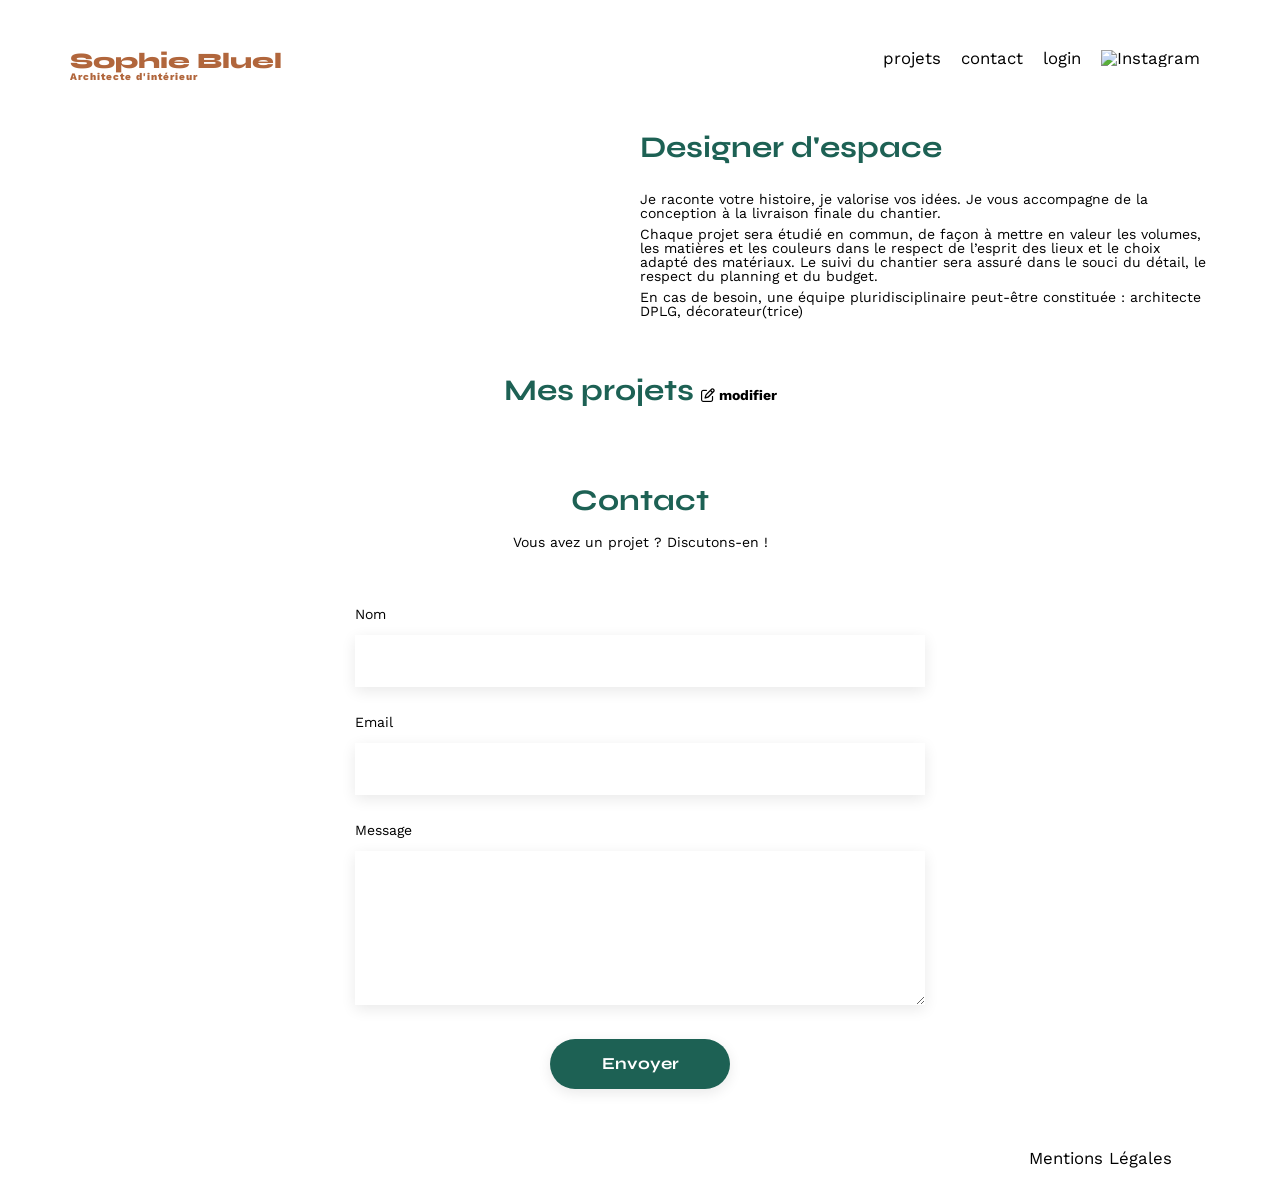
==== FrontEnd/index.html @ 4cc4af1a "load new project" ====
<!DOCTYPE html>
<html lang="fr">
<head>
	<meta charset="UTF-8">
	<title>Sophie Bluel - Architecte d'intérieur</title>
	<meta name="viewport" content="width=device-width, initial-scale=1.0">
	<link rel="preconnect" href="https://fonts.googleapis.com">
	<link rel="preconnect" href="https://fonts.gstatic.com" crossorigin>
	<link href="https://fonts.googleapis.com/css2?family=Syne:wght@700;800&family=Work+Sans&display=swap" rel="stylesheet">
	<meta name="description" content="">
	<link rel="stylesheet" href="https://cdnjs.cloudflare.com/ajax/libs/font-awesome/6.4.0/css/all.min.css">

	<link rel="stylesheet" href="./assets/style.css">
</head>
<aside id="modal" class="modal" style="display:none;">
  <div class="modal-content">
    <span class="close-modal">&times;</span>
	
    <section class="modal-gallery active">
      <h3>Galerie photo</h3>
      <div class="gallery-container"></div>
      <hr />
      <button class="open-form-btn" type="submit">Ajouter une photo</button>
    </section>

   <section class="modal-form">
	<span class="back-arrow">&larr;</span>
	<h3>Ajout photo</h3>
	<form id="upload-form">

		<div class="form-group">
		<label for="image">Image</label>
		<div id="image-upload-box" class="image-upload-box">
			<i class="fa-regular fa-image"></i>
			<p>+ Ajouter photo</p>
			<p class="image-note">jpg, png : 4mo max</p>
			<img id="preview-image" style="display: none;" />
			<input type="file" id="image" name="image" accept="image/*" required style="opacity:0; position:absolute; top:0; left:0; width:100%; height:100%; cursor:pointer;">
		</div>
		</div>
		<div class="form-group">
			<label for="title">Titre</label>
			<input type="text" id="title" name="title" required />
		</div>

		<div class="form-group">
		<label for="category">Catégorie</label>
		<select id="category" name="category" required>
			<option value="" disabled selected>Choisir une catégorie</option>
			<option value="1">Objets</option>
			<option value="2">Appartements</option>
			<option value="3">Restaurants</option>
			<option value="4">Hôtels &amp; Villas</option>
		</select>
		</div>

    <input type="submit" value="Valider">
  </form>
</section>

  </div>
</aside>


<!--<div id="modal-Login" class="modal-login" style="display: none;">
	<div class="modal">
		<span class="close-btn" id="close-modal-login">&times;</span>
		<p>Galerie photo</p>
	</div>
</div>-->

<body>
	<div id="admin-bar" class="admin-bar" style="display: none;">
		<div admin-bar-content>
			<p><i class="fa-regular fa-pen-to-square"></i> Mode édition</p>
		</div>
		 
		
	</div>
<header>
	<h1>Sophie Bluel <span>Architecte d'intérieur</span></h1>
	<nav>
		<ul>
			<li><a href="#portfolio">projets</a></li>
			<li><a href="#contact">contact</a></li>
			<li><a href="login.html" class="login-link">login</a></li>
			<li>
				<a href="https://instagram.com" target="_blank">
					<img src="./assets/icons/instagram.png" alt="Instagram">
				</a>
			</li>
		</ul>
	</nav>
</header>
<main>
	<section id="introduction">
		<figure>
			<img src="./assets/images/sophie-bluel.png" alt="">
		</figure>
		<article>
			<h2>Designer d'espace</h2>
			<p>Je raconte votre histoire, je valorise vos idées. Je vous accompagne de la conception à la livraison finale du chantier.</p>
			<p>Chaque projet sera étudié en commun, de façon à mettre en valeur les volumes, les matières et les couleurs dans le respect de l’esprit des lieux et le choix adapté des matériaux. Le suivi du chantier sera assuré dans le souci du détail, le respect du planning et du budget.</p>
			<p>En cas de besoin, une équipe pluridisciplinaire peut-être constituée : architecte DPLG, décorateur(trice)</p>
		</article>
	</section>
	<section id="portfolio">
		<h2>Mes projets <span class="js-edit-mode" style="display: inline;">
    		<i class="fa-regular fa-pen-to-square"></i> modifier</span>
		</h2>

		<div class="categories">

		</div>
		<div class="gallery">
			
		    <!--<figure>
				<img src="assets/images/abajour-tahina.png" alt="Abajour Tahina">
				<figcaption>Abajour Tahina</figcaption>
			</figure>
			<figure>
				<img src="assets/images/appartement-paris-v.png" alt="Appartement Paris V">
				<figcaption>Appartement Paris V</figcaption>
			</figure>
			<figure>
				<img src="assets/images/restaurant-sushisen-londres.png" alt="Restaurant Sushisen - Londres">
				<figcaption>Restaurant Sushisen - Londres</figcaption>
			</figure>
			<figure>
				<img src="assets/images/la-balisiere.png" alt="Villa “La Balisiere” - Port Louis">
				<figcaption>Villa “La Balisiere” - Port Louis</figcaption>
			</figure>
			<figure>
				<img src="assets/images/structures-thermopolis.png" alt="Structures Thermopolis">
				<figcaption>Structures Thermopolis</figcaption>
			</figure>
			<figure>
				<img src="assets/images/appartement-paris-x.png" alt="Appartement Paris X">
				<figcaption>Appartement Paris X</figcaption>
			</figure>
			<figure>
				<img src="assets/images/le-coteau-cassis.png" alt="Pavillon “Le coteau” - Cassis">
				<figcaption>Pavillon “Le coteau” - Cassis</figcaption>
			</figure>
			<figure>
				<img src="assets/images/villa-ferneze.png" alt="Villa Ferneze - Isola d’Elba">
				<figcaption>Villa Ferneze - Isola d’Elba</figcaption>
			</figure>
			<figure>
				<img src="assets/images/appartement-paris-xviii.png" alt="Appartement Paris XVIII">
				<figcaption>Appartement Paris XVIII</figcaption>
			</figure>
			<figure>
				<img src="assets/images/bar-lullaby-paris.png" alt="Bar “Lullaby” - Paris">
				<figcaption>Bar “Lullaby” - Paris</figcaption>
			</figure>
			<figure>
				<img src="assets/images/hotel-first-arte-new-delhi.png" alt="Hotel First Arte - New Delhi">
				<figcaption>Hotel First Arte - New Delhi</figcaption>
			</figure>-->
		</div>
	</section>
	<section class="contact" id="contact">
		<h2>Contact</h2>
		<p>Vous avez un projet ? Discutons-en !</p>
		<form action="#" method="post">
			<label for="name">Nom</label>
			<input type="text" name="name" id="name">
			<label for="email">Email</label>
			<input type="email" name="email" id="email">
			<label for="message">Message</label>
			<textarea name="message" id="message" cols="30" rows="10"></textarea>
			<input type="submit" value="Envoyer">
		</form>
	</section>
</main>
<footer>
	<nav>
		<ul>
			<li>Mentions Légales</li>
		</ul>
	</nav>
</footer>
<script src="script.js" defer></script>
</body>
</html>
---- FrontEnd/assets/style.css ----
/* http://meyerweb.com/eric/tools/css/reset/
   v2.0 | 20110126
   License: none (public domain)
*/

html, body, div, span, applet, object, iframe,
h1, h2, h3, h4, h5, h6, p, blockquote, pre,
a, abbr, acronym, address, big, cite, code,
del, dfn, em, img, ins, kbd, q, s, samp,
small, strike, strong, sub, sup, tt, var,
b, u, i, center,
dl, dt, dd, ol, ul, li,
fieldset, form, label, legend,
table, caption, tbody, tfoot, thead, tr, th, td,
article, aside, canvas, details, embed,
figure, figcaption, footer, header, hgroup,
menu, nav, output, ruby, section, summary,
time, mark, audio, video {
	margin: 0;
	padding: 0;
	border: 0;
	font-size: 100%;
	font: inherit;
	vertical-align: baseline;
}
/* HTML5 display-role reset for older browsers */
article, aside, details, figcaption, figure,
footer, header, hgroup, menu, nav, section {
	display: block;
}
body {
	line-height: 1;
}
ol, ul {
	list-style: none;
}
blockquote, q {
	quotes: none;
}
blockquote:before, blockquote:after,
q:before, q:after {
	content: '';
	content: none;
}
table {
	border-collapse: collapse;
	border-spacing: 0;
}
/** end reset css**/
body {
	max-width: 1140px;
	margin:auto;
	font-family: 'Work Sans' ;
	font-size: 14px;
}

/*barre admin style*/
.admin-bar {
  background-color: black;
  color: white;
  padding: 10px;
  font-family: 'Work Sans', sans-serif;
  display: flex;
  justify-content: center;
  align-items: center;
  font-size: 14px;
}
.admin-bar-content {
  display: flex;	
  align-items: center;
  justify-content: center;
  gap: 10px;
}

  .fa-regular fa-pen-to-square {
	
	font-size: 14px;
	color: white;
  }

header {
	display: flex;
	justify-content: space-between;
	margin: 50px 0
}
section {
	margin: 50px 0
}

h1{
	display: flex;
	flex-direction: column;
	font-family: 'Syne';
	font-size: 22px;
	font-weight: 800;
	color: #B1663C
}

h1 > span {
	font-family: 'Work Sans';
	font-size:10px;
	letter-spacing: 0.1em;
;
}

h2{
	font-family: 'Syne';
	font-weight: 700;
	font-size: 30px;
	color: #1D6154
}
nav ul {
	display: flex;
	align-items: center;
	list-style-type: none;

}
nav li {
	padding: 0 10px;
	font-size: 1.2em;

}

li:hover {
	color: #B1663C;
}

nav li a {
	text-decoration: none;
	color: inherit;
}


#introduction {
	display: flex;
	align-items: center;
}
#introduction figure {
	flex: 1
}
#introduction img {
	display: block;
	margin: auto;
	width: 80%;
}

#introduction article {
	flex: 1
}
#introduction h2 {
	margin-bottom: 1em;
}

#introduction p {
	margin-bottom: 0.5em;
}
#portfolio h2 {
	text-align: center;
	margin-bottom: 1em;
}
/*filters style*/

.filters {
  text-align: center;
  margin-bottom: 20px;
}

.filter-btn {
  background-color: white;
  color: #1D6154;
  border: 1px solid #1D6154;
  border-radius: 20px;
  padding: 10px 20px;
  margin: 5px;
  cursor: pointer;
}

.filter-btn.active,
.filter-btn:hover {
  background-color: #1D6154;
  color: white;
}


.js-edit-mode {
	font-family: work sans, sans-serif;
	font-size: 14px;
	display: inline-flex;
	gap: 5px;
	align-items: center;
	color:black;
	cursor: pointer;
}
.js-edit-mode i {
	font-size: 14px;
}
/*modal style*/

#modal.modal{
	display: flex;
	position: fixed;
	top: 0;
	left: 0;
	width: 100%;
	height: 100%;
	background-color: rgba(0, 0, 0, 0.5);
	justify-content: center;
	align-items: center;
	z-index: 1000;
}

.modal-content{
	background-color: white;
	padding: 30px;
	border-radius: 10px;
	position: relative;
	max-width: 500px;
	width: 90%;
	box-shadow: 0 2px 10px rgba(0, 0, 0, 0.1);
	overflow: auto;

}

.modal-content h3
.close-modal, .back-arrow {
	position: absolute;
	cursor: pointer;
	font-size: 26px;
}

.close-modal {
	top: 10px;
	right: 15px;
}
.back-arrow {
	top: 10px;
	left: 15px;
}
.modal-form {
	display: none;
}
.modal-form.active {
	display: block;
}

/*gallery modal style*/
.modal-gallery.active{
	display: block;
}
.modal-gallery:not(.active),
.modal-form:not(.active){
	display: none;
}

.modal-gallery{
	display: flex;
	flex-direction: column;
	align-items: center;
	padding: 20px;
	text-align: center;
}

.modal-gallery h3{
	margin-bottom: 20px;
	font-family: 'Syne', sans-serif;
	font-size: 26px;
	font-weight: 700;
	text-align: center;
	margin: 0 auto 20px auto;
}

.gallery-container{
	width: 100%;
	display: grid;
	grid-template-columns: 1fr 1fr 1fr 1fr 1fr;
	grid-column-gap: 20px;	
	margin-top: 20px;
	gap: 10px;

}

.gallery-container div{
	position: relative;
}	

.gallery-container img{
	width: 100%;
	height: auto;
	object-fit: cover;
	border-radius: 5px;
}

.gallery-container button{
	position: absolute;
	top: 5px;
	bottom: 10px;
	left: 50%;
	transform: translateX(-50%);
	background-color: rgba(0, 0, 0, 0.6);
	color: white;
	border: none;
	padding: 5px 10px;
	border-radius: 5px;
	cursor: pointer;
	font-size: 14px;
}

.open-form-btn {
	background-color: #1D6154;
	color: white;
	padding: 10px 30px;
	border: none;
	border-radius: 25px;
	cursor: pointer;
	font-size: 16px;
	font-family: 'Syne', sans-serif;
	margin-top: 30px;
	transition: background-color 0.3s;
}

.open-form-btn:hover {
	background-color: #144940;
}

/*.modal-login {
	position: fixed;
	top: 0;
	left: 0;
	width: 100%;
	height: 100%;
	background-color: rgba(0, 0, 0, 0.5);
	display: flex;
	justify-content: center;
	align-items: center;
	z-index: 1000;
}

.modal{
	background-color: white;
	padding: 30px;
	border-radius: 8px;
	position: relative;
	max-width: 500px;
	width: 90;
	box-shadow: 0 2px 10px rgba(0, 0, 0, 0.1);
}
.modal-close {
	position: absolute;
	top: 10px;
	right: 15px;
	cursor: pointer;
	font-size: 24px;
}*/
.gallery {
	width: 100%;
	display: grid;
	grid-template-columns: 1fr 1fr 1fr;
	grid-column-gap: 20px;
	grid-row-gap: 20px;
}

.gallery img {
	width: 100%;

}

.modal-form{
	display: none;
	flex-direction: column;
	align-items: center;
	padding: 20px;

}

.back-arrow{
	cursor: pointer;
	align-items: flex-start;
	font-size: 20px;
	margin-bottom: 10px;
}	


 /* form style 
u#modal-form {
flex-direction: column;
	display: flex;
	width: 100%;
}
#modal-form label {
	margin-top: 10px;
}

#modal-form input, #modal-form textarea {
	margin-top: 5px;
	margin-bottom: 15px;
	padding: 10px;
	font-size: 1em;
	width: 100%;
	font-family: work sans, sans-serif;
	font-size: 14px;
	border: 1px solid #ccc;
	border-radius: 5px;
}
#modal-form textarea {
	height: 100px;
	resize: vertical;
}
#modal-form input[type="submit"] {
	background-color: #1D6154;
	color: white;
	border: none;
	cursor: pointer;
	font-family: 'Syne';
	font-weight: bold;
	border-radius: 25px ;
	width: 180px;
	margin: auto;
	padding: 10px;
	cursor: pointer;
}
#upload-form input[type="submit"]:hover {
	background-color: #14483f;
}*/

.delete-btn {
	position: absolute;
	background-color: #B1663C;
 	border: none;
	color: white;
	border: none;
	padding: 5px 10px;
	border-radius: 3px;
	cursor: pointer;
	font-size: 14px;
}

.contact {
	width: 50%;
	margin: auto;
}
.contact > * {
	text-align: center;

}
.contact h2{
	margin-bottom: 20px;
}
.contact  form {
	text-align: left;
	margin-top:30px;
	display: flex;
	flex-direction: column;
}

.contact input {
	height: 50px;
	font-size: 1.2em;
	border: none;
	box-shadow: 0px 4px 14px rgba(0, 0, 0, 0.09);
}
.contact label {
	margin: 2em 0 1em 0;
}
.contact textarea {
	border: none;
	box-shadow: 0px 4px 14px rgba(0, 0, 0, 0.09);
}

input[type="submit"]{
	font-family: 'Syne';
	font-weight: 700;
	color: white;
	background-color: #1D6154;
	margin : 2em auto ;
	width: 180px;
	text-align: center;
	border-radius: 60px ;
}

footer nav ul {
	display: flex;
	justify-content: flex-end;
	margin: 2em;
}


.image-upload-group {
  width: 100%;
  display: flex;
  justify-content: center;
  margin-bottom: 20px;
}

.image-upload-label {
  width: 100%;
  cursor: pointer;
}

.image-upload-box {
  background-color: #e8f1f6;
  border-radius: 5px;
  padding: 15px;
  text-align: center;
  position: relative;
  height: 170px;
  overflow: hidden;
  display: flex;
  flex-direction: column;
  justify-content: center;
}

.image-upload-box i {
  color: #b9c5cc;
  margin-bottom: 10px;
  font-size: 48px;
}

.image-upload-box p {
  margin: 0;
  font-size: 14px;
  color: #444;
}

.image-note {
  font-size: 12px;
  color: #888;
}

.image-upload-box img {
  max-height: 100%;
  max-width: 100%;
  object-fit: cover;
  display: block;
  margin: 0 auto;
}
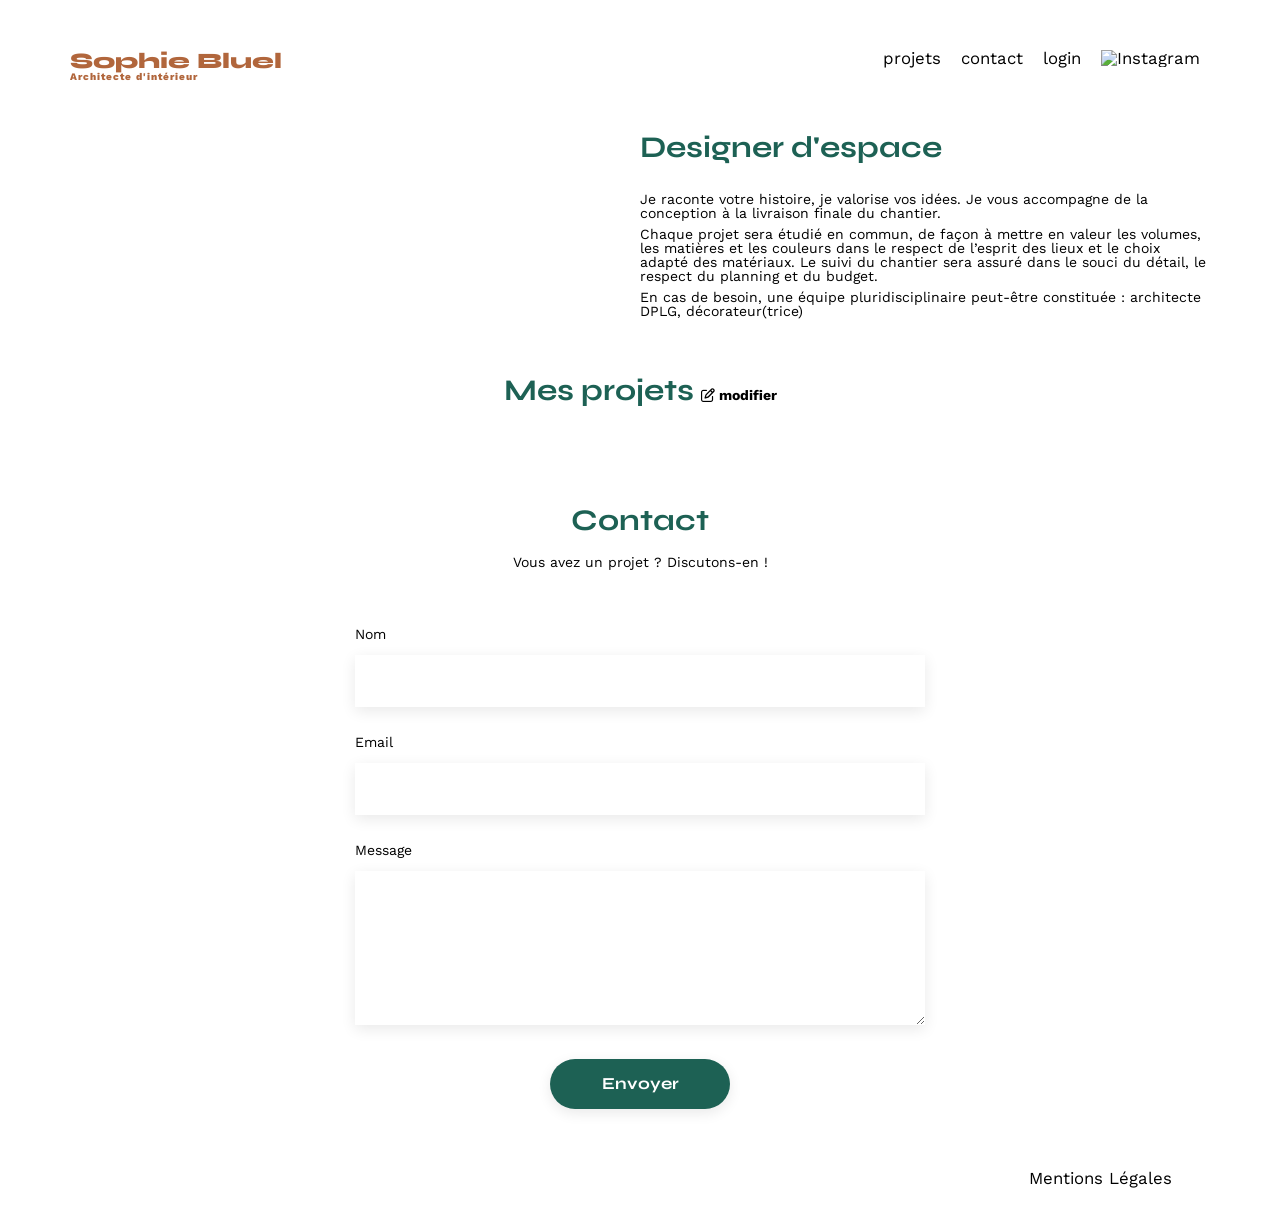
==== commit 43cca8ce: "Css  login et filters" ====
--- a/FrontEnd/index.html
+++ b/FrontEnd/index.html
@@ -43,7 +43,7 @@
 			<input type="text" id="title" name="title" required />
 		</div>
 
-		<div class="form-group">
+		<div class="form-group filters-group">
 		<label for="category">Catégorie</label>
 		<select id="category" name="category" required>
 			<option value="" disabled selected>Choisir une catégorie</option>
@@ -62,12 +62,7 @@
 </aside>
 
 
-<!--<div id="modal-Login" class="modal-login" style="display: none;">
-	<div class="modal">
-		<span class="close-btn" id="close-modal-login">&times;</span>
-		<p>Galerie photo</p>
-	</div>
-</div>-->
+
 
 <body>
 	<div id="admin-bar" class="admin-bar" style="display: none;">
--- a/FrontEnd/assets/style.css
+++ b/FrontEnd/assets/style.css
@@ -54,7 +54,7 @@
 	font-size: 14px;
 }
 
-/*barre admin style*/
+/*---------------------------------------------barre admin style-----------------------------------*/
 .admin-bar {
   background-color: black;
   color: white;
@@ -158,7 +158,14 @@
 	text-align: center;
 	margin-bottom: 1em;
 }
-/*filters style*/
+/*-----------------------------------filters style-----------------------------------------*/
+
+.categories {
+	display: flex;
+	justify-content: center;
+	margin-bottom: 20px;
+	gap: 10px;
+}
 
 .filters {
   text-align: center;
@@ -176,6 +183,7 @@
 }
 
 .filter-btn.active,
+
 .filter-btn:hover {
   background-color: #1D6154;
   color: white;
@@ -194,7 +202,8 @@
 .js-edit-mode i {
 	font-size: 14px;
 }
-/*modal style*/
+
+/*-----------------------------------modal style-----------------------------------*/
 
 #modal.modal{
 	display: flex;
@@ -243,7 +252,8 @@
 	display: block;
 }
 
-/*gallery modal style*/
+
+/*-------------------------------------gallery modal style*----------------------------*/
 .modal-gallery.active{
 	display: block;
 }
@@ -322,35 +332,7 @@
 	background-color: #144940;
 }
 
-/*.modal-login {
-	position: fixed;
-	top: 0;
-	left: 0;
-	width: 100%;
-	height: 100%;
-	background-color: rgba(0, 0, 0, 0.5);
-	display: flex;
-	justify-content: center;
-	align-items: center;
-	z-index: 1000;
-}
-
-.modal{
-	background-color: white;
-	padding: 30px;
-	border-radius: 8px;
-	position: relative;
-	max-width: 500px;
-	width: 90;
-	box-shadow: 0 2px 10px rgba(0, 0, 0, 0.1);
-}
-.modal-close {
-	position: absolute;
-	top: 10px;
-	right: 15px;
-	cursor: pointer;
-	font-size: 24px;
-}*/
+
 .gallery {
 	width: 100%;
 	display: grid;
@@ -380,47 +362,7 @@
 }	
 
 
- /* form style 
-u#modal-form {
-flex-direction: column;
-	display: flex;
-	width: 100%;
-}
-#modal-form label {
-	margin-top: 10px;
-}
-
-#modal-form input, #modal-form textarea {
-	margin-top: 5px;
-	margin-bottom: 15px;
-	padding: 10px;
-	font-size: 1em;
-	width: 100%;
-	font-family: work sans, sans-serif;
-	font-size: 14px;
-	border: 1px solid #ccc;
-	border-radius: 5px;
-}
-#modal-form textarea {
-	height: 100px;
-	resize: vertical;
-}
-#modal-form input[type="submit"] {
-	background-color: #1D6154;
-	color: white;
-	border: none;
-	cursor: pointer;
-	font-family: 'Syne';
-	font-weight: bold;
-	border-radius: 25px ;
-	width: 180px;
-	margin: auto;
-	padding: 10px;
-	cursor: pointer;
-}
-#upload-form input[type="submit"]:hover {
-	background-color: #14483f;
-}*/
+
 
 .delete-btn {
 	position: absolute;
@@ -434,6 +376,8 @@
 	font-size: 14px;
 }
 
+/*-----------------------------------contact /login style-----------------------------------------*/
+
 .contact {
 	width: 50%;
 	margin: auto;
@@ -475,6 +419,13 @@
 	width: 180px;
 	text-align: center;
 	border-radius: 60px ;
+}
+
+.motOublie {
+	text-align: center;
+	margin-top: 2em;
+	cursor: pointer;
+	color: #3D3D3D;
 }
 
 footer nav ul {
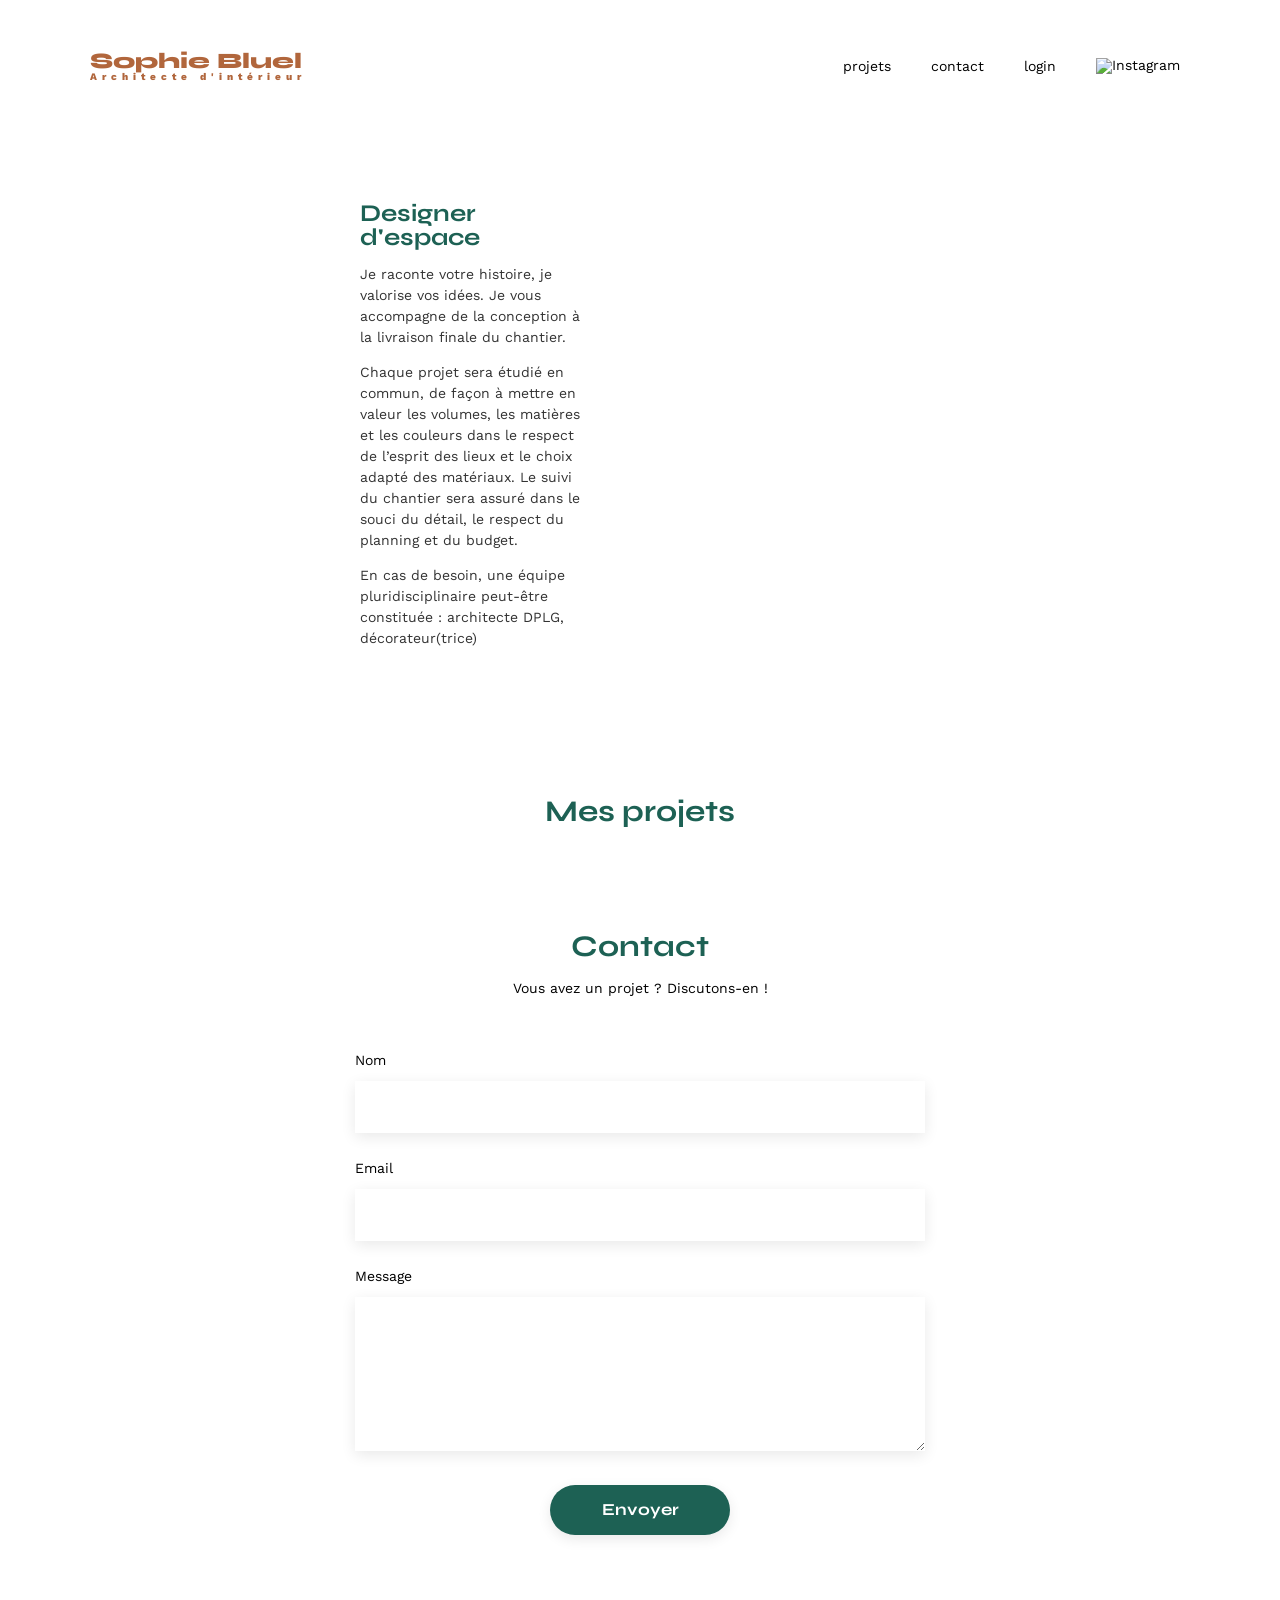
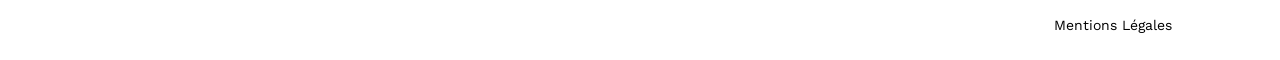
==== commit c4ee71da: "css" ====
--- a/FrontEnd/index.html
+++ b/FrontEnd/index.html
@@ -29,12 +29,12 @@
 	<form id="upload-form">
 
 		<div class="form-group">
-		<label for="image">Image</label>
+		<label for="image"></label>
 		<div id="image-upload-box" class="image-upload-box">
 			<i class="fa-regular fa-image"></i>
-			<p>+ Ajouter photo</p>
-			<p class="image-note">jpg, png : 4mo max</p>
-			<img id="preview-image" style="display: none;" />
+			<button type="button" class="upload-btn">+ Ajouter photo</button>
+  		<p class="upload-note">jpg, png : 4mo max</p>
+			<img id="preview-image" src="" alt="preview" style="display: none;" />
 			<input type="file" id="image" name="image" accept="image/*" required style="opacity:0; position:absolute; top:0; left:0; width:100%; height:100%; cursor:pointer;">
 		</div>
 		</div>
@@ -46,22 +46,20 @@
 		<div class="form-group filters-group">
 		<label for="category">Catégorie</label>
 		<select id="category" name="category" required>
-			<option value="" disabled selected>Choisir une catégorie</option>
+			<option value="" disabled selected></option>
 			<option value="1">Objets</option>
 			<option value="2">Appartements</option>
 			<option value="3">Restaurants</option>
 			<option value="4">Hôtels &amp; Villas</option>
 		</select>
 		</div>
-
+	<hr class="modal-sep">
     <input type="submit" value="Valider">
   </form>
 </section>
 
   </div>
 </aside>
-
-
 
 
 <body>
@@ -89,7 +87,8 @@
 </header>
 <main>
 	<section id="introduction">
-		<figure>
+		<div class="info-intro">
+	<figure>
 			<img src="./assets/images/sophie-bluel.png" alt="">
 		</figure>
 		<article>
@@ -98,9 +97,11 @@
 			<p>Chaque projet sera étudié en commun, de façon à mettre en valeur les volumes, les matières et les couleurs dans le respect de l’esprit des lieux et le choix adapté des matériaux. Le suivi du chantier sera assuré dans le souci du détail, le respect du planning et du budget.</p>
 			<p>En cas de besoin, une équipe pluridisciplinaire peut-être constituée : architecte DPLG, décorateur(trice)</p>
 		</article>
+		</div>
+	
 	</section>
 	<section id="portfolio">
-		<h2>Mes projets <span class="js-edit-mode" style="display: inline;">
+		<h2>Mes projets <span class="js-edit-mode" style="display: none;">
     		<i class="fa-regular fa-pen-to-square"></i> modifier</span>
 		</h2>
 
--- a/FrontEnd/assets/style.css
+++ b/FrontEnd/assets/style.css
@@ -16,7 +16,7 @@
 figure, figcaption, footer, header, hgroup,
 menu, nav, output, ruby, section, summary,
 time, mark, audio, video {
-	margin: 0;
+	
 	padding: 0;
 	border: 0;
 	font-size: 100%;
@@ -49,10 +49,87 @@
 /** end reset css**/
 body {
 	max-width: 1140px;
-	margin:auto;
+	margin: 0 auto;
 	font-family: 'Work Sans' ;
 	font-size: 14px;
 }
+/* ======== SECTION INTRODUCTION (Image + Texte) ======== */
+
+header {
+  display: flex;
+  justify-content: space-between;
+  align-items: center;
+  max-width: 1140px;
+  margin: 50px auto 0 auto;
+  padding: 0 20px;
+}
+
+nav ul {
+  display: flex;
+  gap: 20px;
+  list-style: none;
+  margin: 0;
+  padding: 0;
+}
+
+nav ul li {
+  font-family: 'Work Sans', sans-serif;
+  font-size: 14px;
+  cursor: pointer;
+}
+
+#introduction .info-intro {
+  display: flex;
+  align-items: center;
+  justify-content: center;
+  gap: 60px; /* espace entre image et texte */
+  max-width: 1000px;
+  padding: 50px 0;
+}
+
+/* Image */
+
+#introduction figure {
+  flex: 0 0 474px;
+  margin: 0%;
+  
+}
+
+#introduction img {
+	display: block;
+	margin: auto;
+	width: 80%;
+}
+
+
+/* Texte */
+#introduction article {
+  max-width: 460px;
+  flex: 1
+}
+
+#introduction h2 {
+  font-size: 24px;
+  color: #1D6154;
+  font-family: 'Syne', sans-serif;
+  font-weight: 700;
+  margin-bottom: 10px;
+}
+
+#introduction p {
+  font-size: 14px;
+  line-height: 1.5;
+  color: #333;
+  margin-bottom: 0.5em;
+}
+#introduction {
+	display: flex;
+	align-items: center;
+}
+#introduction figure {
+	flex: 1;
+}
+
 
 /*---------------------------------------------barre admin style-----------------------------------*/
 .admin-bar {
@@ -73,7 +150,6 @@
 }
 
   .fa-regular fa-pen-to-square {
-	
 	font-size: 14px;
 	color: white;
   }
@@ -81,10 +157,14 @@
 header {
 	display: flex;
 	justify-content: space-between;
-	margin: 50px 0
+	margin: 50px 0;
+	max-width: 1140px;
+	align-items: center;
+	padding: 0 20px;
+	margin: 50px auto;
 }
 section {
-	margin: 50px 0
+	margin: 50px 0;
 }
 
 h1{
@@ -93,27 +173,34 @@
 	font-family: 'Syne';
 	font-size: 22px;
 	font-weight: 800;
-	color: #B1663C
+	color: #B1663C;
+	margin: 0;
 }
 
 h1 > span {
 	font-family: 'Work Sans';
 	font-size:10px;
-	letter-spacing: 0.1em;
-;
+	letter-spacing: 0.5em;
+}
+#portfolio h2 {
+	text-align: center;
+	margin-bottom: 35px;
+	margin-top: 90px;
 }
 
 h2{
 	font-family: 'Syne';
 	font-weight: 700;
 	font-size: 30px;
-	color: #1D6154
+	color: #1D6154;
 }
 nav ul {
 	display: flex;
 	align-items: center;
 	list-style-type: none;
-
+	gap: 20px;
+	padding: 0%;
+	margin: 0%;
 }
 nav li {
 	padding: 0 10px;
@@ -131,33 +218,7 @@
 }
 
 
-#introduction {
-	display: flex;
-	align-items: center;
-}
-#introduction figure {
-	flex: 1
-}
-#introduction img {
-	display: block;
-	margin: auto;
-	width: 80%;
-}
-
-#introduction article {
-	flex: 1
-}
-#introduction h2 {
-	margin-bottom: 1em;
-}
-
-#introduction p {
-	margin-bottom: 0.5em;
-}
-#portfolio h2 {
-	text-align: center;
-	margin-bottom: 1em;
-}
+
 /*-----------------------------------filters style-----------------------------------------*/
 
 .categories {
@@ -183,7 +244,6 @@
 }
 
 .filter-btn.active,
-
 .filter-btn:hover {
   background-color: #1D6154;
   color: white;
@@ -219,18 +279,22 @@
 }
 
 .modal-content{
-	background-color: white;
-	padding: 30px;
-	border-radius: 10px;
-	position: relative;
-	max-width: 500px;
-	width: 90%;
-	box-shadow: 0 2px 10px rgba(0, 0, 0, 0.1);
-	overflow: auto;
-
-}
-
-.modal-content h3
+ background-color: white;
+  padding: 24px;
+  position: relative;
+  width: 430px; 
+  max-width: 90%;
+  margin: auto;
+  border-radius: 10px;
+  box-shadow: 0 2px 10px rgba(0, 0, 0, 0.1);
+  display: flex;
+  flex-direction: column;
+  align-items: center;
+  gap: 20px;
+
+}
+
+.modal-content 
 .close-modal, .back-arrow {
 	position: absolute;
 	cursor: pointer;
@@ -252,8 +316,8 @@
 	display: block;
 }
 
-
-/*-------------------------------------gallery modal style*----------------------------*/
+/**************************************************gallery modal style******************************************/
+
 .modal-gallery.active{
 	display: block;
 }
@@ -261,7 +325,6 @@
 .modal-form:not(.active){
 	display: none;
 }
-
 .modal-gallery{
 	display: flex;
 	flex-direction: column;
@@ -270,13 +333,13 @@
 	text-align: center;
 }
 
-.modal-gallery h3{
-	margin-bottom: 20px;
-	font-family: 'Syne', sans-serif;
-	font-size: 26px;
-	font-weight: 700;
-	text-align: center;
-	margin: 0 auto 20px auto;
+.modal-gallery h3 {
+  font-size: 26px;
+  font-weight: 500; 
+  text-align: center;
+  width: 100%;
+  margin: 0 auto 40px auto; 
+  display: block;
 }
 
 .gallery-container{
@@ -284,9 +347,13 @@
 	display: grid;
 	grid-template-columns: 1fr 1fr 1fr 1fr 1fr;
 	grid-column-gap: 20px;	
-	margin-top: 20px;
 	gap: 10px;
 
+}
+
+.gallery-container hr{
+	margin: 50px 0;
+	color:#B3B3B3
 }
 
 .gallery-container div{
@@ -297,22 +364,19 @@
 	width: 100%;
 	height: auto;
 	object-fit: cover;
-	border-radius: 5px;
-}
-
-.gallery-container button{
-	position: absolute;
-	top: 5px;
-	bottom: 10px;
-	left: 50%;
-	transform: translateX(-50%);
-	background-color: rgba(0, 0, 0, 0.6);
-	color: white;
-	border: none;
-	padding: 5px 10px;
-	border-radius: 5px;
-	cursor: pointer;
-	font-size: 14px;
+}
+
+.gallery-container button {
+  position: absolute;
+  top: 5px;
+  right: 5px;
+  background-color: rgba(0, 0, 0, 0.6);
+  color: white;
+  border: none;
+  padding: 5px 7px;
+  border-radius: 5px;
+  cursor: pointer;
+  font-size: 12px;
 }
 
 .open-form-btn {
@@ -332,7 +396,6 @@
 	background-color: #144940;
 }
 
-
 .gallery {
 	width: 100%;
 	display: grid;
@@ -345,13 +408,21 @@
 	width: 100%;
 
 }
-
+/**************************************************form modal style******************************************/
 .modal-form{
-	display: none;
+	display: flex;
 	flex-direction: column;
 	align-items: center;
-	padding: 20px;
-
+	padding: 30px;
+}
+
+.modal-form form {
+	width: 90%;
+	display: flex;
+	flex-direction: column;
+	gap: 20px;
+	margin-top:30px;
+	text-align: left;
 }
 
 .back-arrow{
@@ -361,7 +432,16 @@
 	margin-bottom: 10px;
 }	
 
-
+.modal-form.active{
+	display: flex;
+}
+.modal-form h3 {
+  font-size: 24px;
+  text-align: center;
+  width: 100%;
+  margin: 0 auto 20px auto; 
+  display: block;
+}
 
 
 .delete-btn {
@@ -375,21 +455,168 @@
 	cursor: pointer;
 	font-size: 14px;
 }
+/********************************************image upload style******************************************/
+
+.image-upload-group {
+  width: 100%;
+  display: flex;
+  justify-content: center;
+  margin-bottom: 10px;
+}
+
+.image-upload-label {
+  width: 100%;
+  cursor: pointer;
+}
+
+.image-upload-box {
+  background-color: #e8f1f6;
+  border-radius: 5px;
+  padding: 15px;
+  text-align: center;
+  position: relative;
+  height: 169px;
+  overflow: hidden;
+  display: flex;
+  flex-direction: column;
+  justify-content: center;
+}
+
+.image-upload-box i {
+  color: #b9c5cc;
+  margin-bottom: 10px;
+  font-size: 48px;
+}
+
+.upload-btn {
+  position: relative;
+  background-color: #CBD6DC;
+  border: none;
+  border-radius: 25px;
+  padding: 8px 20px;
+  color: #306685;
+  font-weight: 500;
+  font-family: 'Work Sans', sans-serif;
+  font-size: 14px;
+  cursor: pointer;
+  margin: 0%;
+}
+
+.image-note {
+  font-size: 12px;
+  color: #888;
+  margin-top: 10px;
+}
+
+.image-upload-box img {
+  max-height: 100%;
+  max-width: 100%;
+  object-fit: contain;
+  display: block;
+  margin: 0 auto;
+}
+
+.preview-image {
+  max-width: 100%;
+  max-height: 100%;
+  object-fit: cover;
+  border-radius: 5px;
+}
+
+input[type="submit"] {
+  background-color: #1d6154;
+  color: white;
+  border: none;
+  padding: 12px 40px;
+  border-radius: 25px;
+  font-size: 14px;
+  cursor: pointer;
+  align-self: center;
+  margin-top: 10px;
+}
+
+input[type="file"] {
+  position: absolute;
+  top: 0;
+  left: 0;
+  width: 100%;
+  height: 100%;
+  opacity: 0;
+  cursor: pointer;
+  z-index: 2;
+}
+
+
+input[type="submit"]:disabled {
+  background-color: #A7A7A7;
+  cursor: not-allowed;
+}
+input[type="submit"]:not(:disabled) {
+  background-color: #1D6154;
+  cursor: pointer;
+}
+
+ .modal-form input, .modal-form select {
+	width: 100%;
+	margin: auto;
+}
+ .modal-form > * {
+	text-align: center;
+
+}
+
+
+.modal-form input{
+	height: 50px;
+	font-size: 1.2em;
+	border: none;
+	box-shadow: 0px 4px 14px rgba(0, 0, 0, 0.09);
+	
+}
+
+.modal-form{
+	width: 90%;
+}
+
+#category {
+	height: 50px;		
+	font-size: 1.2em;
+	border: none;				
+	box-shadow: 0px 4px 14px rgba(0, 0, 0, 0.09);
+}
+
+
+ .modal-form label {
+	margin: 2em 0 1em 0;
+}
+ .modal-form textarea {
+	border: none;
+	box-shadow: 0px 4px 14px rgba(0, 0, 0, 0.09);
+}
+
+.modal-sep {
+  width: 100%;
+  height: 1px;
+  background-color: #b3b3b3;
+  border: none;
+  margin: 20px 0;
+}
 
 /*-----------------------------------contact /login style-----------------------------------------*/
 
-.contact {
+ .contact {
 	width: 50%;
-	margin: auto;
-}
-.contact > * {
+	margin: 50px auto;
+}
+ .contact > * {
 	text-align: center;
 
 }
 .contact h2{
+
 	margin-bottom: 20px;
 }
-.contact  form {
+.contact form {
 	text-align: left;
 	margin-top:30px;
 	display: flex;
@@ -402,10 +629,10 @@
 	border: none;
 	box-shadow: 0px 4px 14px rgba(0, 0, 0, 0.09);
 }
-.contact label {
+ .contact label {
 	margin: 2em 0 1em 0;
 }
-.contact textarea {
+ .contact textarea {
 	border: none;
 	box-shadow: 0px 4px 14px rgba(0, 0, 0, 0.09);
 }
@@ -428,6 +655,9 @@
 	color: #3D3D3D;
 }
 
+/*-----------------------------------footer style-----------------------------------------*/
+
+
 footer nav ul {
 	display: flex;
 	justify-content: flex-end;
@@ -435,54 +665,68 @@
 }
 
 
-.image-upload-group {
-  width: 100%;
-  display: flex;
-  justify-content: center;
-  margin-bottom: 20px;
-}
-
-.image-upload-label {
-  width: 100%;
-  cursor: pointer;
-}
-
-.image-upload-box {
-  background-color: #e8f1f6;
-  border-radius: 5px;
-  padding: 15px;
-  text-align: center;
-  position: relative;
-  height: 170px;
-  overflow: hidden;
-  display: flex;
-  flex-direction: column;
-  justify-content: center;
-}
-
-.image-upload-box i {
-  color: #b9c5cc;
-  margin-bottom: 10px;
-  font-size: 48px;
-}
-
-.image-upload-box p {
-  margin: 0;
-  font-size: 14px;
-  color: #444;
-}
-
-.image-note {
-  font-size: 12px;
-  color: #888;
-}
-
-.image-upload-box img {
-  max-height: 100%;
-  max-width: 100%;
-  object-fit: cover;
-  display: block;
-  margin: 0 auto;
-}
-
-
+/* ========== RESPONSIVE : tablettes et mobiles ========== */
+@media screen and (max-width: 768px) {
+
+  .modal-content {
+    width: 95%;
+    max-width: 500px;
+    padding: 20px;
+  }
+
+  .gallery-container {
+    grid-template-columns: repeat(3, 1fr); /* 3 colonnes tablette */
+  }
+
+  .image-upload-box {
+    height: 150px;
+    padding: 10px;
+  }
+
+  .modal-form input,
+  .modal-form select {
+    font-size: 1em;
+    height: 45px;
+  }
+
+  input[type="submit"] {
+    width: 100%;
+    max-width: 200px;
+    font-size: 1em;
+  }
+
+  .filter-btn {
+    padding: 8px 12px;
+    font-size: 14px;
+  }
+}
+/*
+@media screen and (max-width: 480px) 
+{
+  .gallery-container {
+	grid-template-columns: repeat(2, 1fr); 
+  }
+
+  .image-upload-box {
+	height: 120px;
+	padding: 8px;
+  }
+
+  .modal-form input,
+  .modal-form select {
+	font-size: 0.9em;
+	height: 40px;
+  }
+
+  input[type="submit"] {
+	width: 100%;
+	max-width: 180px;
+	font-size: 0.9em;
+  }
+
+  .filter-btn {
+	padding: 6px 10px;
+	font-size: 12px;
+  }
+}
+*/
